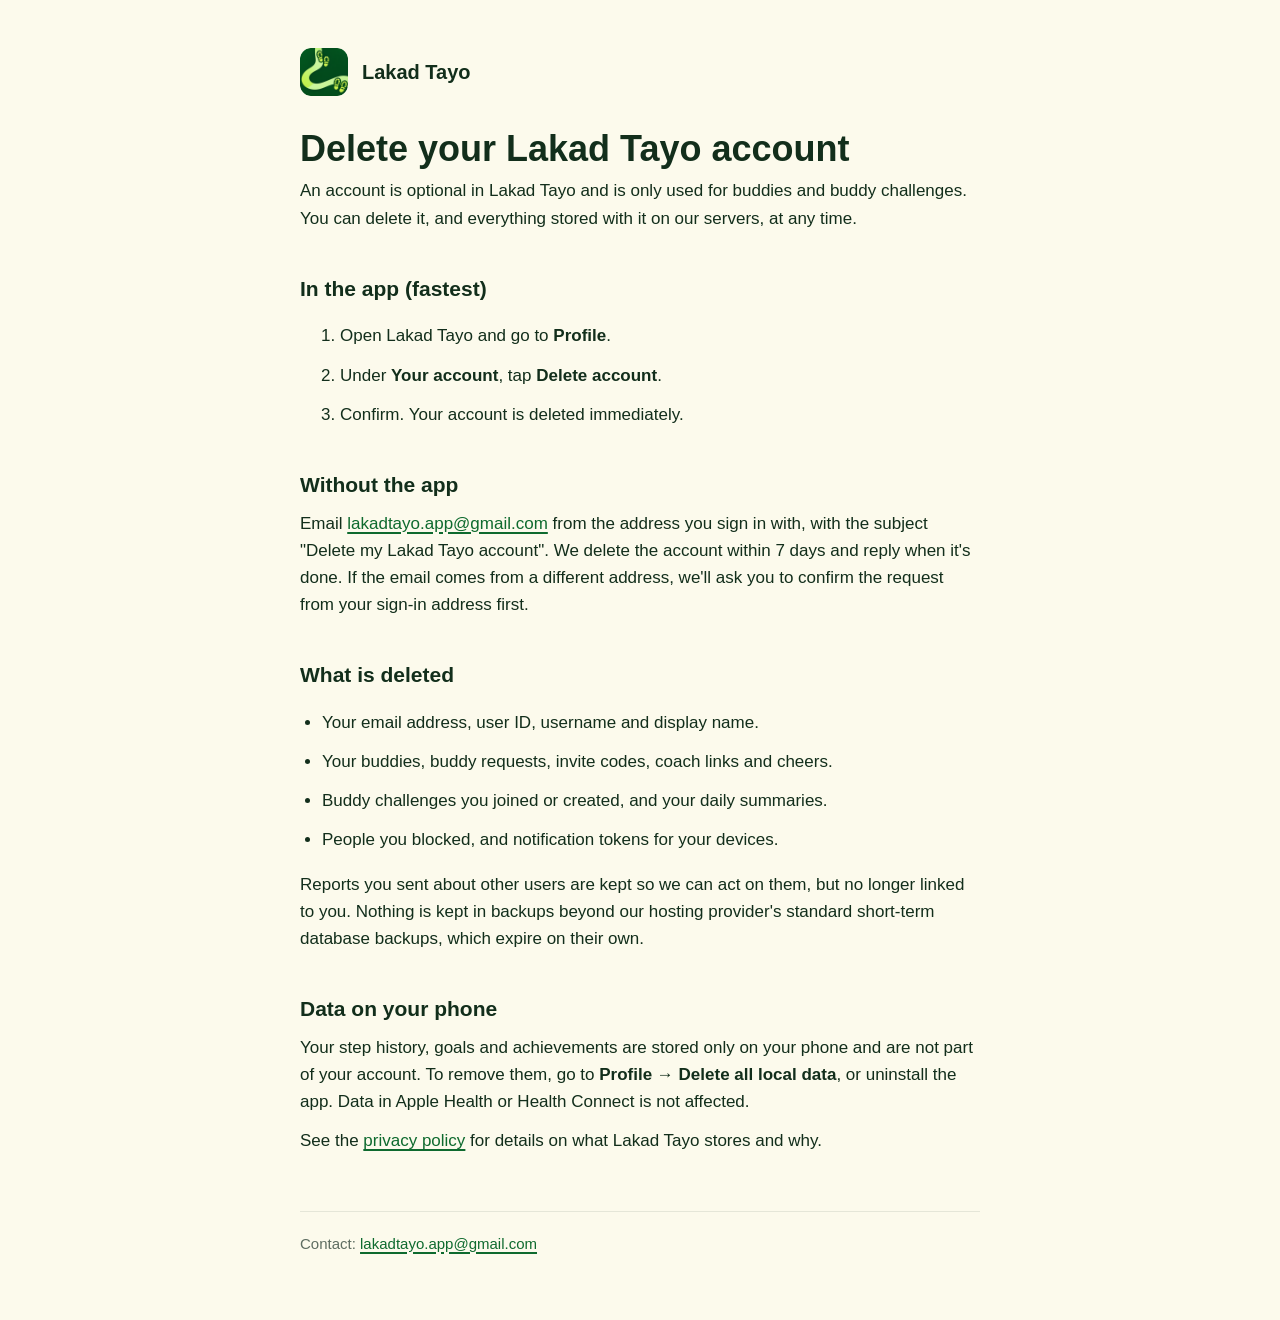
==== delete-account/index.html @ bfb2702e "Add account deletion page (for Google Play)" ====
<!doctype html>
<html lang="en">
  <head>
    <meta charset="utf-8" />
    <meta name="viewport" content="width=device-width, initial-scale=1" />
    <title>Delete your account · Lakad Tayo</title>
    <meta
      name="description"
      content="How to delete your Lakad Tayo account and the data stored with it."
    />
    <link rel="icon" href="../icon.png" />
    <link rel="stylesheet" href="../style.css" />
  </head>
  <body>
    <main>
      <header>
        <img src="../icon.png" alt="" />
        <a href="../">Lakad Tayo</a>
      </header>

      <h1>Delete your Lakad Tayo account</h1>

      <p>
        An account is optional in Lakad Tayo and is only used for buddies and
        buddy challenges. You can delete it, and everything stored with it on
        our servers, at any time.
      </p>

      <h2>In the app (fastest)</h2>
      <ol>
        <li>Open Lakad Tayo and go to <strong>Profile</strong>.</li>
        <li>Under <strong>Your account</strong>, tap <strong>Delete account</strong>.</li>
        <li>Confirm. Your account is deleted immediately.</li>
      </ol>

      <h2>Without the app</h2>
      <p>
        Email
        <a href="mailto:lakadtayo.app@gmail.com?subject=Delete%20my%20Lakad%20Tayo%20account">lakadtayo.app@gmail.com</a>
        from the address you sign in with, with the subject "Delete my Lakad
        Tayo account". We delete the account within 7 days and reply when it's
        done. If the email comes from a different address, we'll ask you to
        confirm the request from your sign-in address first.
      </p>

      <h2>What is deleted</h2>
      <ul>
        <li>Your email address, user ID, username and display name.</li>
        <li>Your buddies, buddy requests, invite codes, coach links and cheers.</li>
        <li>Buddy challenges you joined or created, and your daily summaries.</li>
        <li>People you blocked, and notification tokens for your devices.</li>
      </ul>
      <p>
        Reports you sent about other users are kept so we can act on them,
        but no longer linked to you. Nothing is kept in backups beyond our
        hosting provider's standard short-term database backups, which expire
        on their own.
      </p>

      <h2>Data on your phone</h2>
      <p>
        Your step history, goals and achievements are stored only on your
        phone and are not part of your account. To remove them, go to
        <strong>Profile → Delete all local data</strong>, or uninstall the
        app. Data in Apple Health or Health Connect is not affected.
      </p>

      <p>
        See the <a href="../privacy/">privacy policy</a> for details on what
        Lakad Tayo stores and why.
      </p>

      <footer>
        Contact: <a href="mailto:lakadtayo.app@gmail.com">lakadtayo.app@gmail.com</a>
      </footer>
    </main>
  </body>
</html>
---- style.css ----
:root {
  --forest: #034e1d;
  --lime: #c1f15a;
  --cream: #fcfaec;
  --card: #ffffff;
  --text: #122e1b;
  --text-secondary: #5e6d61;
  --border: #e5e6d8;
  --link: #0e6a2e;
}

@media (prefers-color-scheme: dark) {
  :root {
    --cream: #0b2213;
    --card: #12301c;
    --text: #fcfaec;
    --text-secondary: #b7d8bf;
    --border: #1f4a2b;
    --link: #c1f15a;
  }
}

* {
  box-sizing: border-box;
}

html {
  -webkit-text-size-adjust: 100%;
}

body {
  margin: 0;
  background: var(--cream);
  color: var(--text);
  font: 17px/1.6 -apple-system, BlinkMacSystemFont, "Segoe UI", Roboto,
    "Helvetica Neue", Arial, sans-serif;
}

main {
  max-width: 720px;
  margin: 0 auto;
  padding: 48px 20px 64px;
}

header {
  display: flex;
  align-items: center;
  gap: 14px;
  margin-bottom: 32px;
}

header img {
  width: 48px;
  height: 48px;
  border-radius: 11px;
}

header a {
  color: var(--text);
  font-weight: 800;
  font-size: 20px;
  text-decoration: none;
}

h1 {
  font-size: 36px;
  line-height: 1.15;
  margin: 0 0 8px;
}

h2 {
  font-size: 21px;
  margin: 40px 0 8px;
}

p,
li {
  margin: 0 0 12px;
}

ul {
  padding-left: 22px;
}

a {
  color: var(--link);
  text-decoration-thickness: 2px;
  text-underline-offset: 3px;
}

.meta {
  color: var(--text-secondary);
  margin-bottom: 24px;
}

.summary {
  background: var(--card);
  border: 1px solid var(--border);
  border-left: 6px solid var(--lime);
  border-radius: 14px;
  padding: 20px 24px;
  margin: 24px 0 8px;
}

.summary ul {
  margin: 0;
}

footer {
  margin-top: 56px;
  padding-top: 20px;
  border-top: 1px solid var(--border);
  color: var(--text-secondary);
  font-size: 15px;
}

.hero {
  background: var(--forest);
  color: #f7f7f0;
  border-radius: 20px;
  padding: 40px 28px;
  margin-bottom: 32px;
}

.hero h1 {
  color: #f7f7f0;
}

.hero p {
  color: #a9b1a4;
  font-size: 19px;
  margin: 0;
}

.hero .tagline {
  color: var(--lime);
  font-weight: 700;
  margin-bottom: 12px;
}
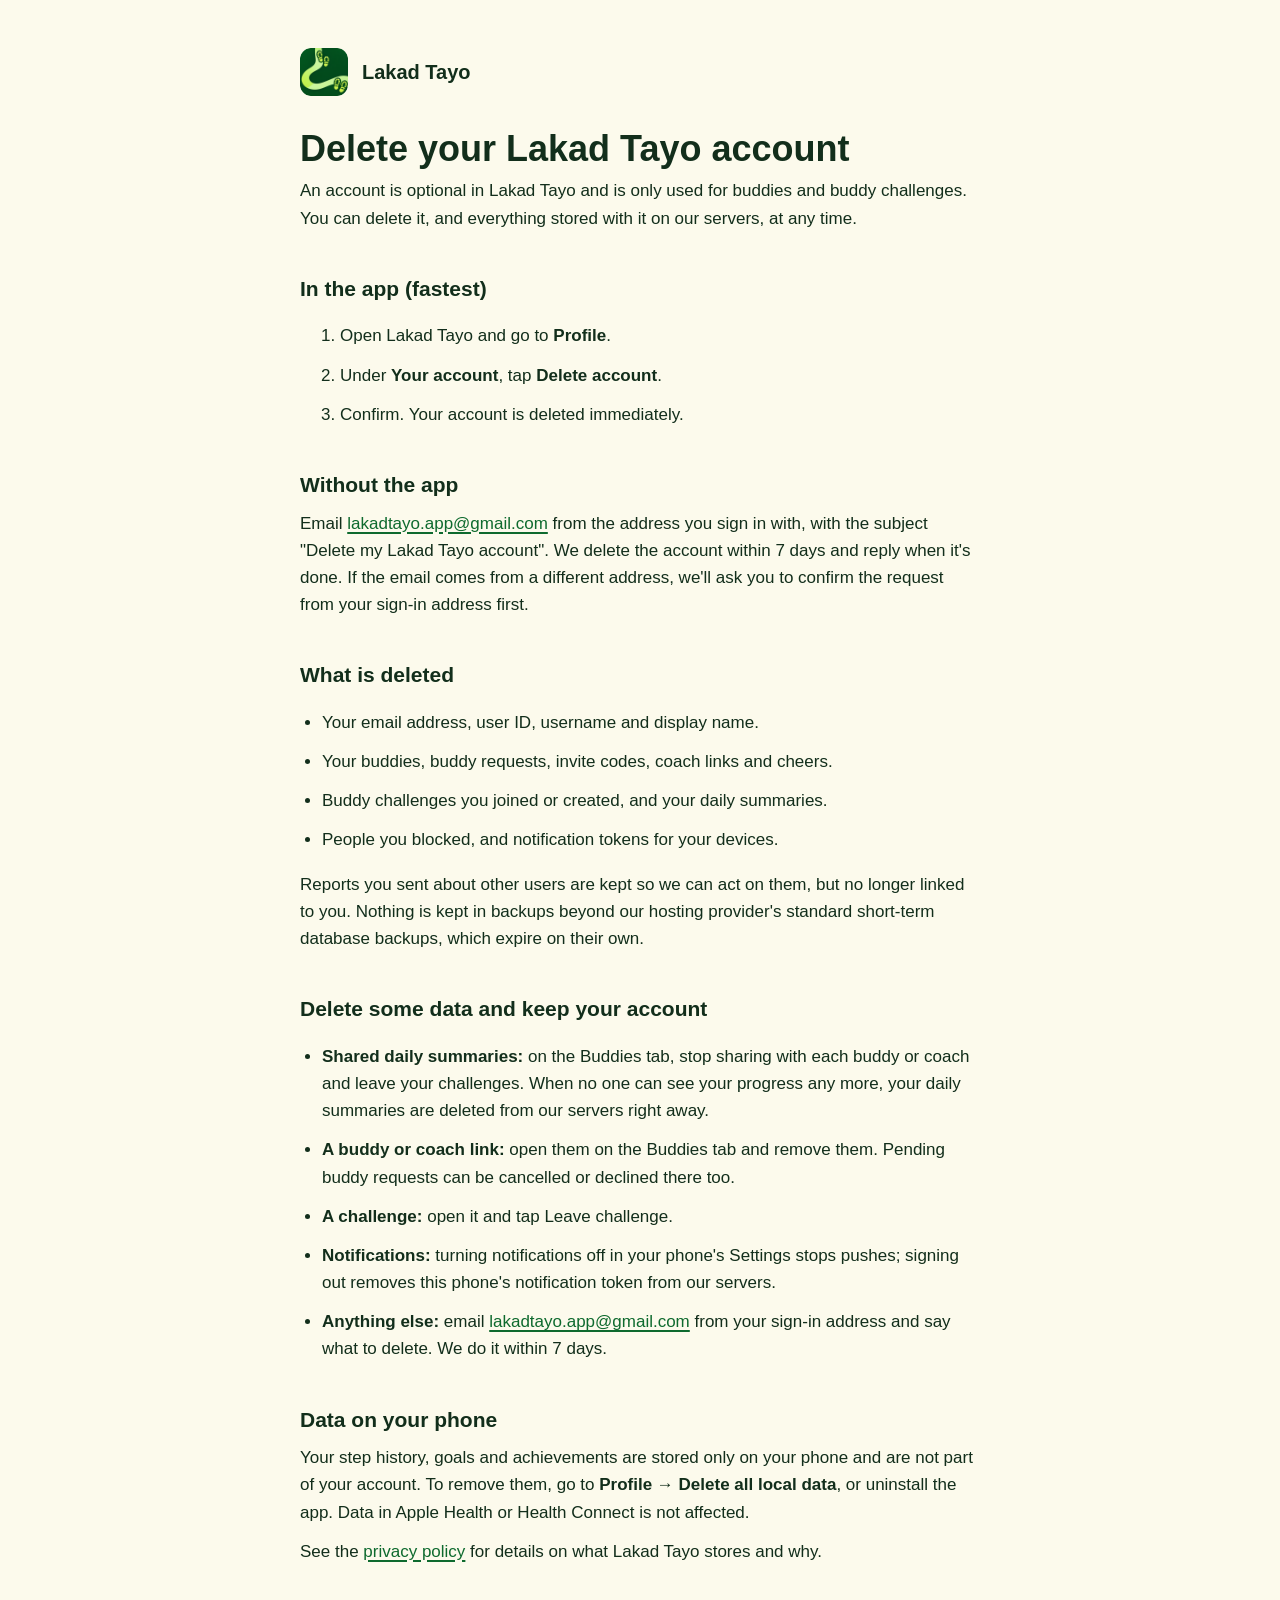
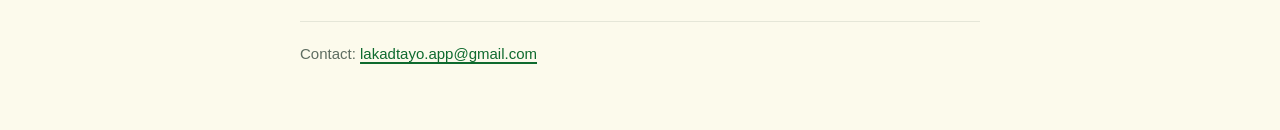
==== commit fe6568fe: "Deletion page: how to delete some data and keep the account" ====
--- a/delete-account/index.html
+++ b/delete-account/index.html
@@ -57,6 +57,35 @@
         on their own.
       </p>
 
+      <h2 id="some-data">Delete some data and keep your account</h2>
+      <ul>
+        <li>
+          <strong>Shared daily summaries:</strong> on the Buddies tab, stop
+          sharing with each buddy or coach and leave your challenges. When no
+          one can see your progress any more, your daily summaries are deleted
+          from our servers right away.
+        </li>
+        <li>
+          <strong>A buddy or coach link:</strong> open them on the Buddies tab
+          and remove them. Pending buddy requests can be cancelled or declined
+          there too.
+        </li>
+        <li>
+          <strong>A challenge:</strong> open it and tap Leave challenge.
+        </li>
+        <li>
+          <strong>Notifications:</strong> turning notifications off in your
+          phone's Settings stops pushes; signing out removes this phone's
+          notification token from our servers.
+        </li>
+        <li>
+          <strong>Anything else:</strong> email
+          <a href="mailto:lakadtayo.app@gmail.com?subject=Delete%20some%20of%20my%20Lakad%20Tayo%20data">lakadtayo.app@gmail.com</a>
+          from your sign-in address and say what to delete. We do it within 7
+          days.
+        </li>
+      </ul>
+
       <h2>Data on your phone</h2>
       <p>
         Your step history, goals and achievements are stored only on your
